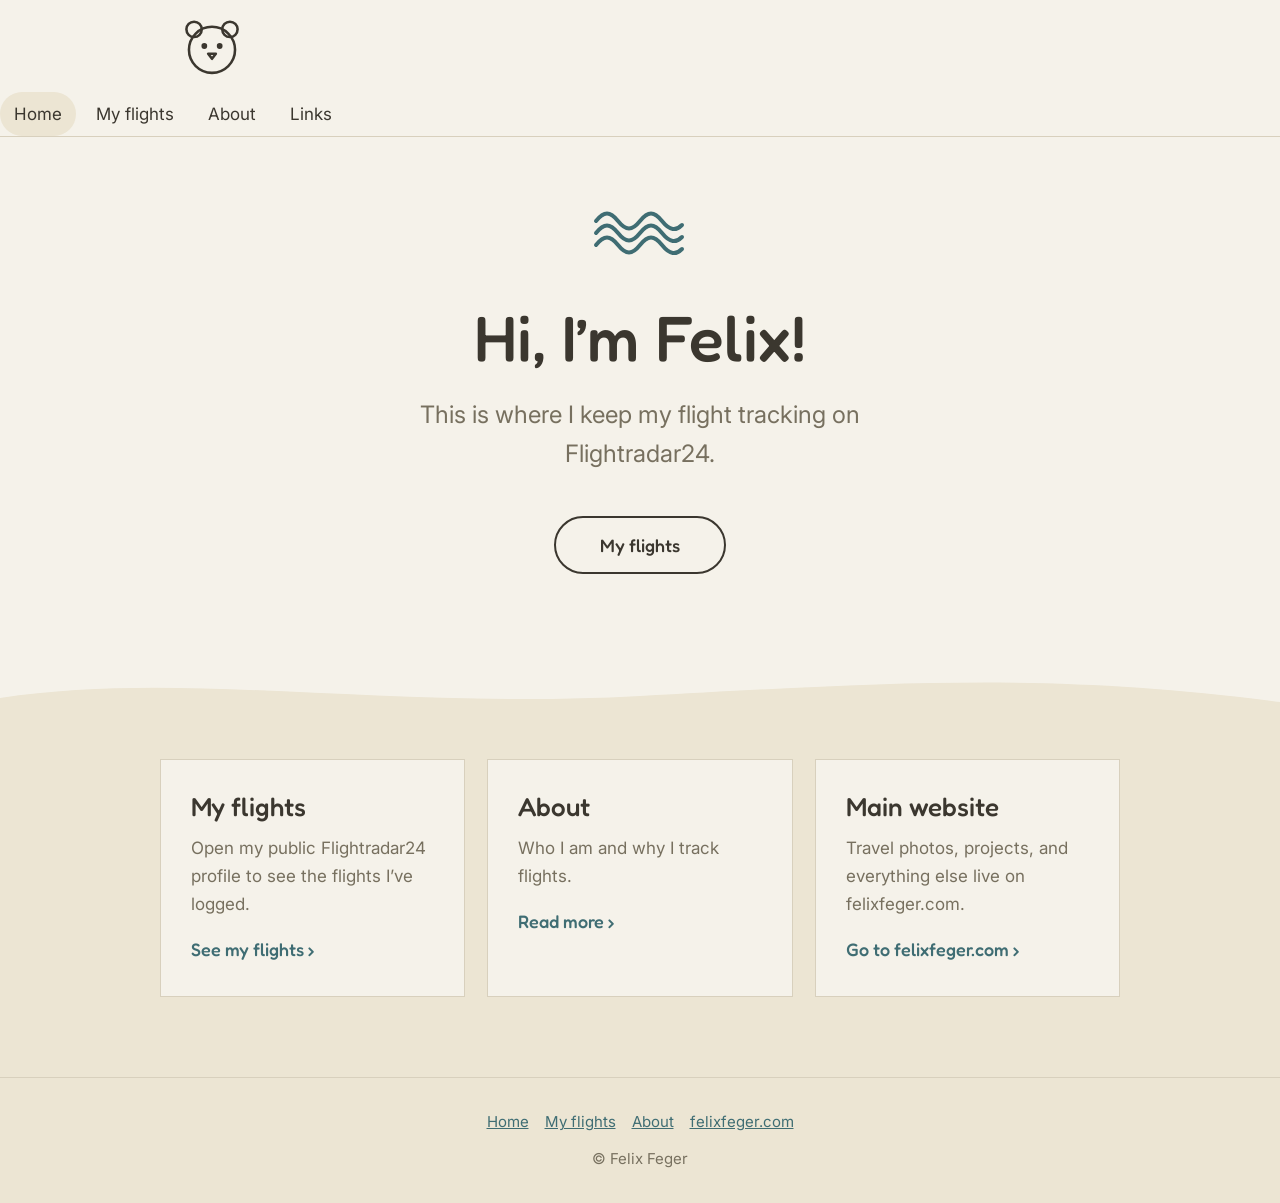
==== index.html @ 02fc2b91 "Update index.html" ====
<!DOCTYPE html>
<html lang="en">
<head>
<meta charset="utf-8">
<meta name="viewport" content="width=device-width, initial-scale=1, viewport-fit=cover">
<title>Felix's Flights · Office of Felix Feger</title>
<link rel="preconnect" href="https://fonts.googleapis.com">
<link rel="preconnect" href="https://fonts.gstatic.com" crossorigin>
<link href="https://fonts.googleapis.com/css2?family=Fredoka:wght@400;500;600&family=Inter:wght@400;500&display=swap" rel="stylesheet">
<style>
:root{--bg:#f5f2ea;--bg2:#ece5d3;--ink:#3b372f;--mute:#77705f;--teal:#3f6d73;--line:#d8d0bd;--card:#f5f2ea;color-scheme:light dark}
@media (prefers-color-scheme:dark){:root:not([data-theme="light"]){--bg:#1f1d19;--bg2:#2a2721;--ink:#efe9da;--mute:#b4ab96;--teal:#8bbcc2;--line:#403b31;--card:#1f1d19}}
:root[data-theme="dark"]{--bg:#1f1d19;--bg2:#2a2721;--ink:#efe9da;--mute:#b4ab96;--teal:#8bbcc2;--line:#403b31;--card:#1f1d19}
*{box-sizing:border-box}
html{scroll-padding-top:env(safe-area-inset-top,0px)}
body{margin:0;background:var(--bg);color:var(--ink);font:400 17px/1.65 Inter,system-ui,sans-serif;padding-top:env(safe-area-inset-top,0px);padding-bottom:env(safe-area-inset-bottom,0px)}
h1,h2,h3,.brand b{font-family:Fredoka,"Trebuchet MS",sans-serif;font-weight:500;line-height:1.15;margin:0}
a{color:var(--teal)}
header{position:sticky;top:env(safe-area-inset-top,0px);z-index:5;background:var(--bg);border-bottom:1px solid var(--line)}
.bar{max-width:960px;margin:auto;display:flex;align-items:center;justify-content:space-between;padding:14px 20px}
.brand{display:flex;align-items:center;gap:14px;text-decoration:none;color:var(--ink)}
.brand .lg{position:relative;overflow:hidden;width:min(340px,72vw);aspect-ratio:3.88/1}
.brand .lg img{position:absolute;width:172%;left:-34.9%;top:-60%;height:auto;mix-blend-mode:multiply}
@media (prefers-color-scheme:dark){:root:not([data-theme="light"]) .brand .lg img{filter:invert(1);mix-blend-mode:screen}}
:root[data-theme="dark"] .brand .lg img{filter:invert(1);mix-blend-mode:screen}
.brand .lg.fb{width:64px;height:64px;aspect-ratio:auto}
.brand .lg.fb svg{width:64px;height:64px}
.brand span{border-left:2px solid var(--ink);padding-left:14px;font-size:15px;line-height:1.15;display:block}
.brand b{display:block;font-size:20px;font-weight:600}
#burger{display:none;background:none;border:1px solid var(--line);border-radius:8px;width:48px;height:48px;cursor:pointer;color:var(--ink)}
nav{display:flex;gap:6px}
nav a{color:var(--ink);text-decoration:none;padding:8px 14px;border-radius:999px}
nav a[aria-current="page"]{background:var(--bg2)}
nav a:hover{background:var(--bg2)}
a:focus-visible,button:focus-visible{outline:3px solid var(--teal);outline-offset:2px}
@media(max-width:680px){
 #burger{display:block}
 nav{display:none;flex-direction:column;padding:0 20px 14px;max-width:960px;margin:auto}
 nav.open{display:flex}
 nav a{padding:12px 14px}
 .bar{padding-bottom:14px}
}
.hero{text-align:center;padding:72px 24px 96px;max-width:720px;margin:auto}
.hero svg.waves{width:96px;height:auto;margin-bottom:36px}
h1{font-size:clamp(40px,9vw,64px);margin-bottom:20px}
.lead{color:var(--mute);font-size:clamp(19px,3.5vw,24px);margin:0 auto 36px;max-width:30ch}
.btn{display:inline-block;border:2px solid var(--ink);color:var(--ink);text-decoration:none;font:500 18px Fredoka,sans-serif;padding:16px 44px;border-radius:999px;margin:6px}
.btn:hover{background:var(--ink);color:var(--bg)}
.btn.fill{background:var(--teal);border-color:var(--teal);color:#fff}
.btn.fill:hover{filter:brightness(1.1);background:var(--teal);color:#fff}
.sect{background:var(--bg2);position:relative;padding:40px 20px 80px;margin-top:0}
.wave{display:block;width:100%;height:44px;margin-bottom:-1px}
.grid{max-width:960px;margin:auto;display:grid;gap:22px;grid-template-columns:repeat(auto-fit,minmax(260px,1fr))}
.card{background:var(--card);border:1px solid var(--line);padding:32px 30px}
.card h3{font-size:26px;margin-bottom:12px}
.card p{color:var(--mute);margin:0 0 18px}
.card a.more{font:500 18px Fredoka,sans-serif;text-decoration:none}
.page{max-width:720px;margin:auto;padding:56px 24px 96px}
.page h1{font-size:clamp(36px,8vw,52px);margin-bottom:20px}
.page h2{font-size:26px;margin:40px 0 10px}
.page p{color:var(--mute);margin:0 0 16px}
.page ul{color:var(--mute);padding-left:22px}
.page li{margin-bottom:8px}
.note{border:1px solid var(--line);background:var(--bg2);padding:20px 22px;margin:28px 0}
footer{background:var(--bg2);border-top:1px solid var(--line);text-align:center;padding:32px 20px;color:var(--mute);font-size:15px}
footer a{margin:0 8px}
.route{display:none}.route.on{display:block}
</style>
</head>
<body>
<header>
 <div class="bar">
  <a class="brand" href="#/" aria-label="Felix's Flights home">
   <div class="lg" id="lg">
    <img src="https://web.felixfeger.com/logo.png" alt="" onerror="var p=this.parentNode;p.classList.add('fb');this.replaceWith(document.getElementById('bear').content.cloneNode(true))">
   </div>
  </a>
  <button id="burger" aria-label="Menu" aria-expanded="false">
   <svg width="30" height="24" viewBox="0 0 30 24" fill="none" stroke="currentColor" stroke-width="2.5" stroke-linecap="round"><path d="M2 4h26M2 12h26M2 20h26"/></svg>
  </button>
 </div>
 <nav id="nav">
  <a href="#/">Home</a><a href="#/flights">My flights</a><a href="#/about">About</a><a href="#/links">Links</a>
 </nav>
</header>

<template id="bear"><svg viewBox="0 0 100 100" fill="none" stroke="currentColor" stroke-width="4" stroke-linecap="round" stroke-linejoin="round"><circle cx="22" cy="24" r="12"/><circle cx="78" cy="24" r="12"/><circle cx="50" cy="56" r="36"/><circle cx="38" cy="50" r="2.5" fill="currentColor"/><circle cx="62" cy="50" r="2.5" fill="currentColor"/><path d="M44 62h12l-6 8z"/></svg></template>

<main>
 <section class="route" data-r="/">
  <div class="hero">
   <svg class="waves" viewBox="0 0 96 48" fill="none" stroke="var(--teal)" stroke-width="4" stroke-linecap="round" aria-hidden="true"><path d="M4 12c8-10 14-10 22 0s14 10 22 0 14-10 22 0 14 10 20 4M4 24c8-10 14-10 22 0s14 10 22 0 14-10 22 0 14 10 20 4M4 36c8-10 14-10 22 0s14 10 22 0 14-10 22 0 14 10 20 4"/></svg>
   <h1>Hi, I’m Felix!</h1>
   <p class="lead">This is where I keep my flight tracking on Flightradar24.</p>
   <a class="btn" href="#/flights">My flights</a>
  </div>
  <svg class="wave" viewBox="0 0 1400 44" preserveAspectRatio="none" aria-hidden="true"><path d="M0 44V22C200 -6 420 34 700 20S1150 -4 1400 26V44Z" fill="var(--bg2)"/></svg>
  <div class="sect">
   <div class="grid">
    <div class="card"><h3>My flights</h3><p>Open my public Flightradar24 profile to see the flights I’ve logged.</p><a class="more" href="#/flights">See my flights ›</a></div>
    <div class="card"><h3>About</h3><p>Who I am and why I track flights.</p><a class="more" href="#/about">Read more ›</a></div>
    <div class="card"><h3>Main website</h3><p>Travel photos, projects, and everything else live on felixfeger.com.</p><a class="more" href="https://felixfeger.com">Go to felixfeger.com ›</a></div>
   </div>
  </div>
 </section>

 <section class="route" data-r="/flights">
  <div class="page">
   <h1>My flights</h1>
   <p>My flight history is powered on by myFlightradar24. My profile is the live source, so it is always up to date.</p>
   <p><a class="btn fill" href="https://my.flightradar24.com/felixthecatalt1" target="_blank" rel="noopener">Open my profile</a></p>
   <h2>What you’ll find there</h2>
   <ul>
    <li>Flights I’ve logged</li>
    <li>Airports and airlines I’ve flown with</li>
    <li>Aircraft types and total distance</li>
   </ul>
   <div class="note">Flightradar24 doesn’t allow its profile pages to be embedded in other sites, so the button opens it in a new tab.</div>
  </div>
 </section>

 <section class="route" data-r="/about">
  <div class="page">
   <h1>About</h1>
   <p>I’m Felix: founder of City Metro, occasional traveler, and software developer.</p>
   <p>This small site is a home for my Flightradar24 profile. It is separate from my main website so my flights have a page of their own.</p>
   <h2>Want more?</h2>
   <p>My photos, notes, and projects are on <a href="https://felixfeger.com">felixfeger.com</a>.</p>
   <p><a class="btn" href="https://felixfeger.com">Visit felixfeger.com</a></p>
  </div>
 </section>

 <section class="route" data-r="/links">
  <div class="page">
   <h1>Links</h1>
   <div class="grid" style="grid-template-columns:1fr">
    <div class="card"><h3>Flightradar24 profile</h3><p>felixthecatalt1 on my.flightradar24.com</p><a class="more" href="https://my.flightradar24.com/felixthecatalt1" target="_blank" rel="noopener">Open profile ›</a></div>
    <div class="card"><h3>Main website</h3><p>felixfeger.com</p><a class="more" href="https://felixfeger.com">Go to felixfeger.com ›</a></div>
   </div>
  </div>
 </section>
</main>

<footer>
 <a href="#/">Home</a><a href="#/flights">My flights</a><a href="#/about">About</a><a href="https://felixfeger.com">felixfeger.com</a>
 <div style="margin-top:12px">© Felix Feger</div>
</footer>

<script>
(function(){
 var routes=document.querySelectorAll('.route'),links=document.querySelectorAll('nav a'),nav=document.getElementById('nav'),b=document.getElementById('burger');
 function go(){
  var h=(location.hash||'#/').slice(1),found=false;
  routes.forEach(function(r){var on=r.dataset.r===h;r.classList.toggle('on',on);if(on)found=true});
  if(!found){document.querySelector('[data-r="/"]').classList.add('on');h='/'}
  links.forEach(function(a){a.getAttribute('href')==='#'+h?a.setAttribute('aria-current','page'):a.removeAttribute('aria-current')});
  nav.classList.remove('open');b.setAttribute('aria-expanded','false');window.scrollTo(0,0);
 }
 b.onclick=function(){var o=nav.classList.toggle('open');b.setAttribute('aria-expanded',o)};
 window.addEventListener('hashchange',go);go();
})();
</script>
</body>
</html>
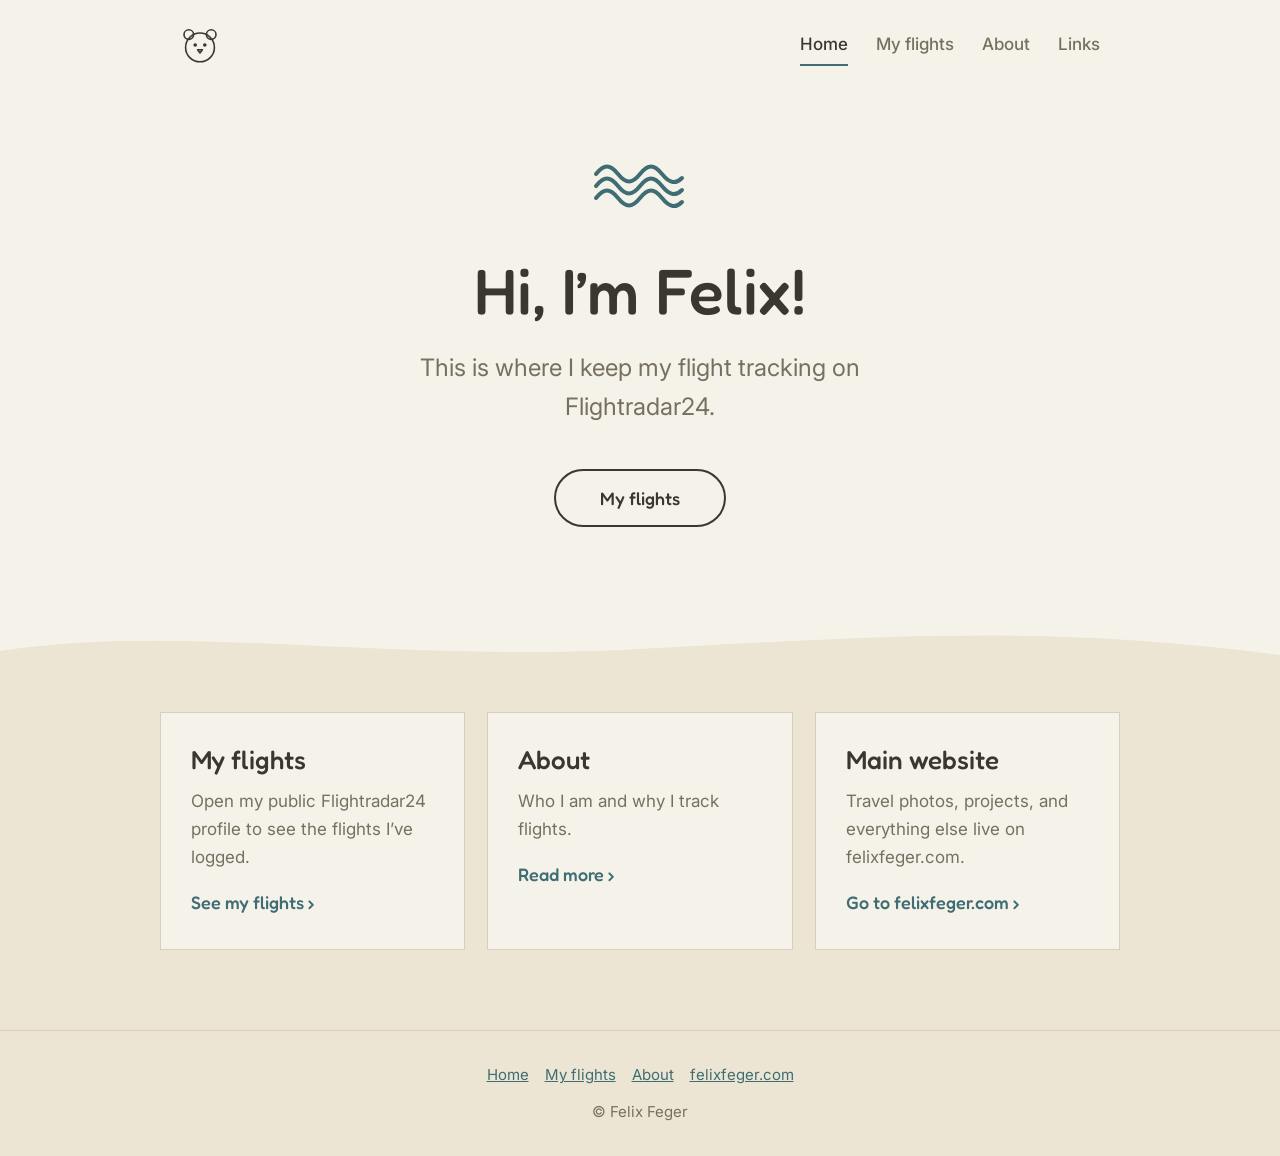
==== commit 9656e65e: "Refactor header and nav styles for better UX Updated header and navigation styles for improved layou" ====
--- a/index.html
+++ b/index.html
@@ -16,30 +16,38 @@
 body{margin:0;background:var(--bg);color:var(--ink);font:400 17px/1.65 Inter,system-ui,sans-serif;padding-top:env(safe-area-inset-top,0px);padding-bottom:env(safe-area-inset-bottom,0px)}
 h1,h2,h3,.brand b{font-family:Fredoka,"Trebuchet MS",sans-serif;font-weight:500;line-height:1.15;margin:0}
 a{color:var(--teal)}
-header{position:sticky;top:env(safe-area-inset-top,0px);z-index:5;background:var(--bg);border-bottom:1px solid var(--line)}
-.bar{max-width:960px;margin:auto;display:flex;align-items:center;justify-content:space-between;padding:14px 20px}
+
+/* --- UPDATED HEADER & NAV STYLES --- */
+header{position:sticky;top:env(safe-area-inset-top,0px);z-index:5;background:var(--bg)}
+.bar{max-width:960px;margin:auto;display:flex;align-items:center;justify-content:space-between;padding:24px 20px;flex-wrap:wrap}
+
 .brand{display:flex;align-items:center;gap:14px;text-decoration:none;color:var(--ink)}
-.brand .lg{position:relative;overflow:hidden;width:min(340px,72vw);aspect-ratio:3.88/1}
-.brand .lg img{position:absolute;width:172%;left:-34.9%;top:-60%;height:auto;mix-blend-mode:multiply}
+.brand .lg{display:flex;align-items:center}
+.brand .lg img{display:block;max-height:40px;width:auto;height:auto;mix-blend-mode:multiply}
 @media (prefers-color-scheme:dark){:root:not([data-theme="light"]) .brand .lg img{filter:invert(1);mix-blend-mode:screen}}
 :root[data-theme="dark"] .brand .lg img{filter:invert(1);mix-blend-mode:screen}
-.brand .lg.fb{width:64px;height:64px;aspect-ratio:auto}
-.brand .lg.fb svg{width:64px;height:64px}
+.brand .lg.fb{width:40px;height:40px}
+.brand .lg.fb svg{width:40px;height:40px}
 .brand span{border-left:2px solid var(--ink);padding-left:14px;font-size:15px;line-height:1.15;display:block}
 .brand b{display:block;font-size:20px;font-weight:600}
-#burger{display:none;background:none;border:1px solid var(--line);border-radius:8px;width:48px;height:48px;cursor:pointer;color:var(--ink)}
-nav{display:flex;gap:6px}
-nav a{color:var(--ink);text-decoration:none;padding:8px 14px;border-radius:999px}
-nav a[aria-current="page"]{background:var(--bg2)}
-nav a:hover{background:var(--bg2)}
+
+#burger{display:none;background:none;border:1px solid var(--line);border-radius:8px;width:40px;height:40px;cursor:pointer;color:var(--ink);padding:0;align-items:center;justify-content:center}
+
+nav{display:flex;gap:28px;align-items:center}
+nav a{color:var(--mute);text-decoration:none;padding:6px 0;font-weight:500;border-bottom:2px solid transparent;transition:color 0.2s}
+nav a[aria-current="page"]{color:var(--ink);border-bottom:2px solid var(--teal)}
+nav a:hover{color:var(--ink)}
 a:focus-visible,button:focus-visible{outline:3px solid var(--teal);outline-offset:2px}
+
 @media(max-width:680px){
- #burger{display:block}
- nav{display:none;flex-direction:column;padding:0 20px 14px;max-width:960px;margin:auto}
+ #burger{display:flex}
+ nav{display:none;flex-direction:column;width:100%;margin-top:14px;padding-top:14px;border-top:1px solid var(--line);gap:12px}
  nav.open{display:flex}
- nav a{padding:12px 14px}
- .bar{padding-bottom:14px}
+ nav a{padding:4px 0;width:max-content}
+ .bar{padding:16px 20px}
 }
+/* ----------------------------------- */
+
 .hero{text-align:center;padding:72px 24px 96px;max-width:720px;margin:auto}
 .hero svg.waves{width:96px;height:auto;margin-bottom:36px}
 h1{font-size:clamp(40px,9vw,64px);margin-bottom:20px}
@@ -64,10 +72,13 @@
 .note{border:1px solid var(--line);background:var(--bg2);padding:20px 22px;margin:28px 0}
 footer{background:var(--bg2);border-top:1px solid var(--line);text-align:center;padding:32px 20px;color:var(--mute);font-size:15px}
 footer a{margin:0 8px}
+.embed-container{margin:12px 0}
+.embed-container img{display:block;width:100%;height:auto;border:1px solid var(--line)}
 .route{display:none}.route.on{display:block}
 </style>
 </head>
 <body>
+
 <header>
  <div class="bar">
   <a class="brand" href="#/" aria-label="Felix's Flights home">
@@ -78,10 +89,10 @@
   <button id="burger" aria-label="Menu" aria-expanded="false">
    <svg width="30" height="24" viewBox="0 0 30 24" fill="none" stroke="currentColor" stroke-width="2.5" stroke-linecap="round"><path d="M2 4h26M2 12h26M2 20h26"/></svg>
   </button>
+  <nav id="nav">
+   <a href="#/">Home</a><a href="#/flights">My flights</a><a href="#/about">About</a><a href="#/links">Links</a>
+  </nav>
  </div>
- <nav id="nav">
-  <a href="#/">Home</a><a href="#/flights">My flights</a><a href="#/about">About</a><a href="#/links">Links</a>
- </nav>
 </header>
 
 <template id="bear"><svg viewBox="0 0 100 100" fill="none" stroke="currentColor" stroke-width="4" stroke-linecap="round" stroke-linejoin="round"><circle cx="22" cy="24" r="12"/><circle cx="78" cy="24" r="12"/><circle cx="50" cy="56" r="36"/><circle cx="38" cy="50" r="2.5" fill="currentColor"/><circle cx="62" cy="50" r="2.5" fill="currentColor"/><path d="M44 62h12l-6 8z"/></svg></template>
@@ -107,7 +118,7 @@
  <section class="route" data-r="/flights">
   <div class="page">
    <h1>My flights</h1>
-   <p>My flight history is powered on by myFlightradar24. My profile is the live source, so it is always up to date.</p>
+   <p>My flight history is powered by myFlightradar24. My profile is the live source, so it is always up to date.</p>
    <p><a class="btn fill" href="https://my.flightradar24.com/felixthecatalt1" target="_blank" rel="noopener">Open my profile</a></p>
    <h2>What you’ll find there</h2>
    <ul>
@@ -115,7 +126,11 @@
     <li>Airports and airlines I’ve flown with</li>
     <li>Aircraft types and total distance</li>
    </ul>
-   <div class="note">Flightradar24 doesn’t allow its profile pages to be embedded in other sites, so the button opens it in a new tab.</div>
+   <h2>My banner</h2>
+   <div class="embed-container">
+    <a href="https://my.flightradar24.com/felixthecatalt1" target="_blank" rel="noopener"><img src="https://banners-my.flightradar24.com/felixthecatalt1.png" alt="My Flightradar24 stats banner" loading="lazy"></a>
+   </div>
+   <p>Tap the banner or the button above to see my full profile.</p>
   </div>
  </section>
 
